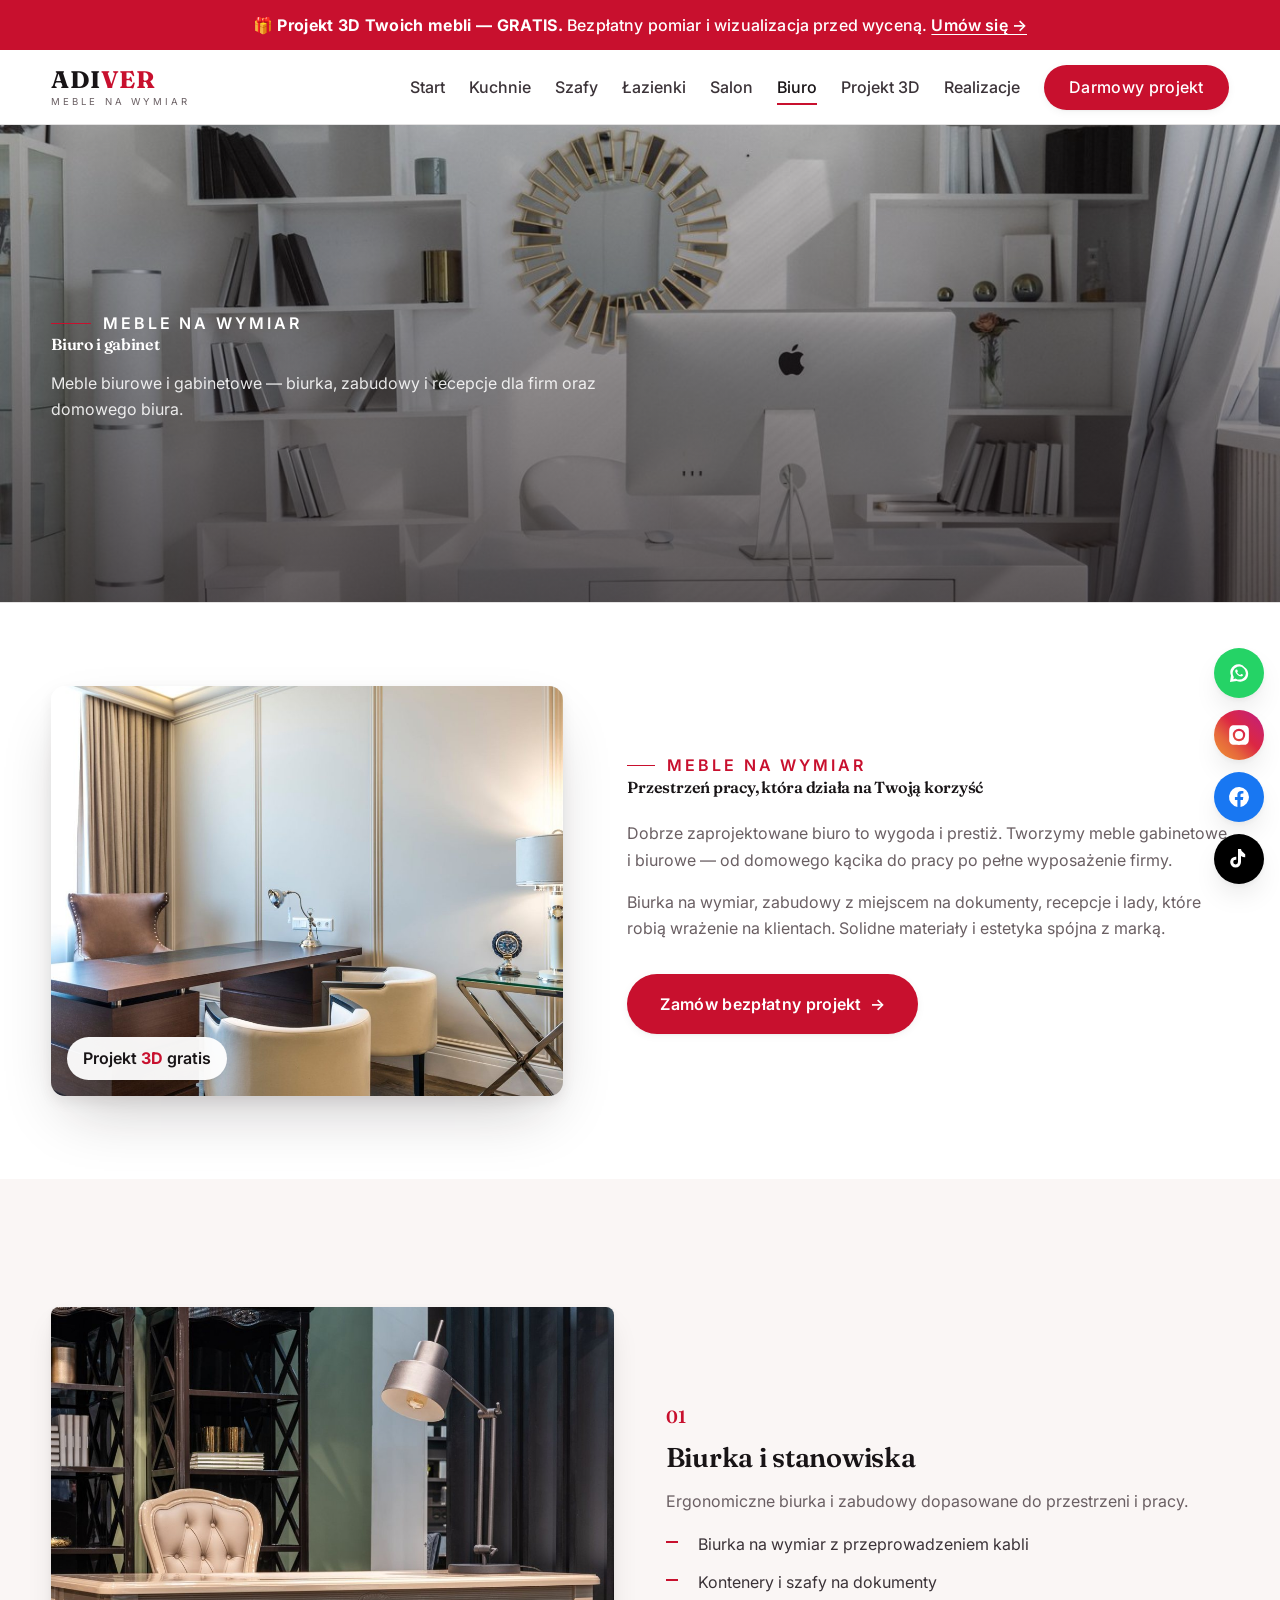
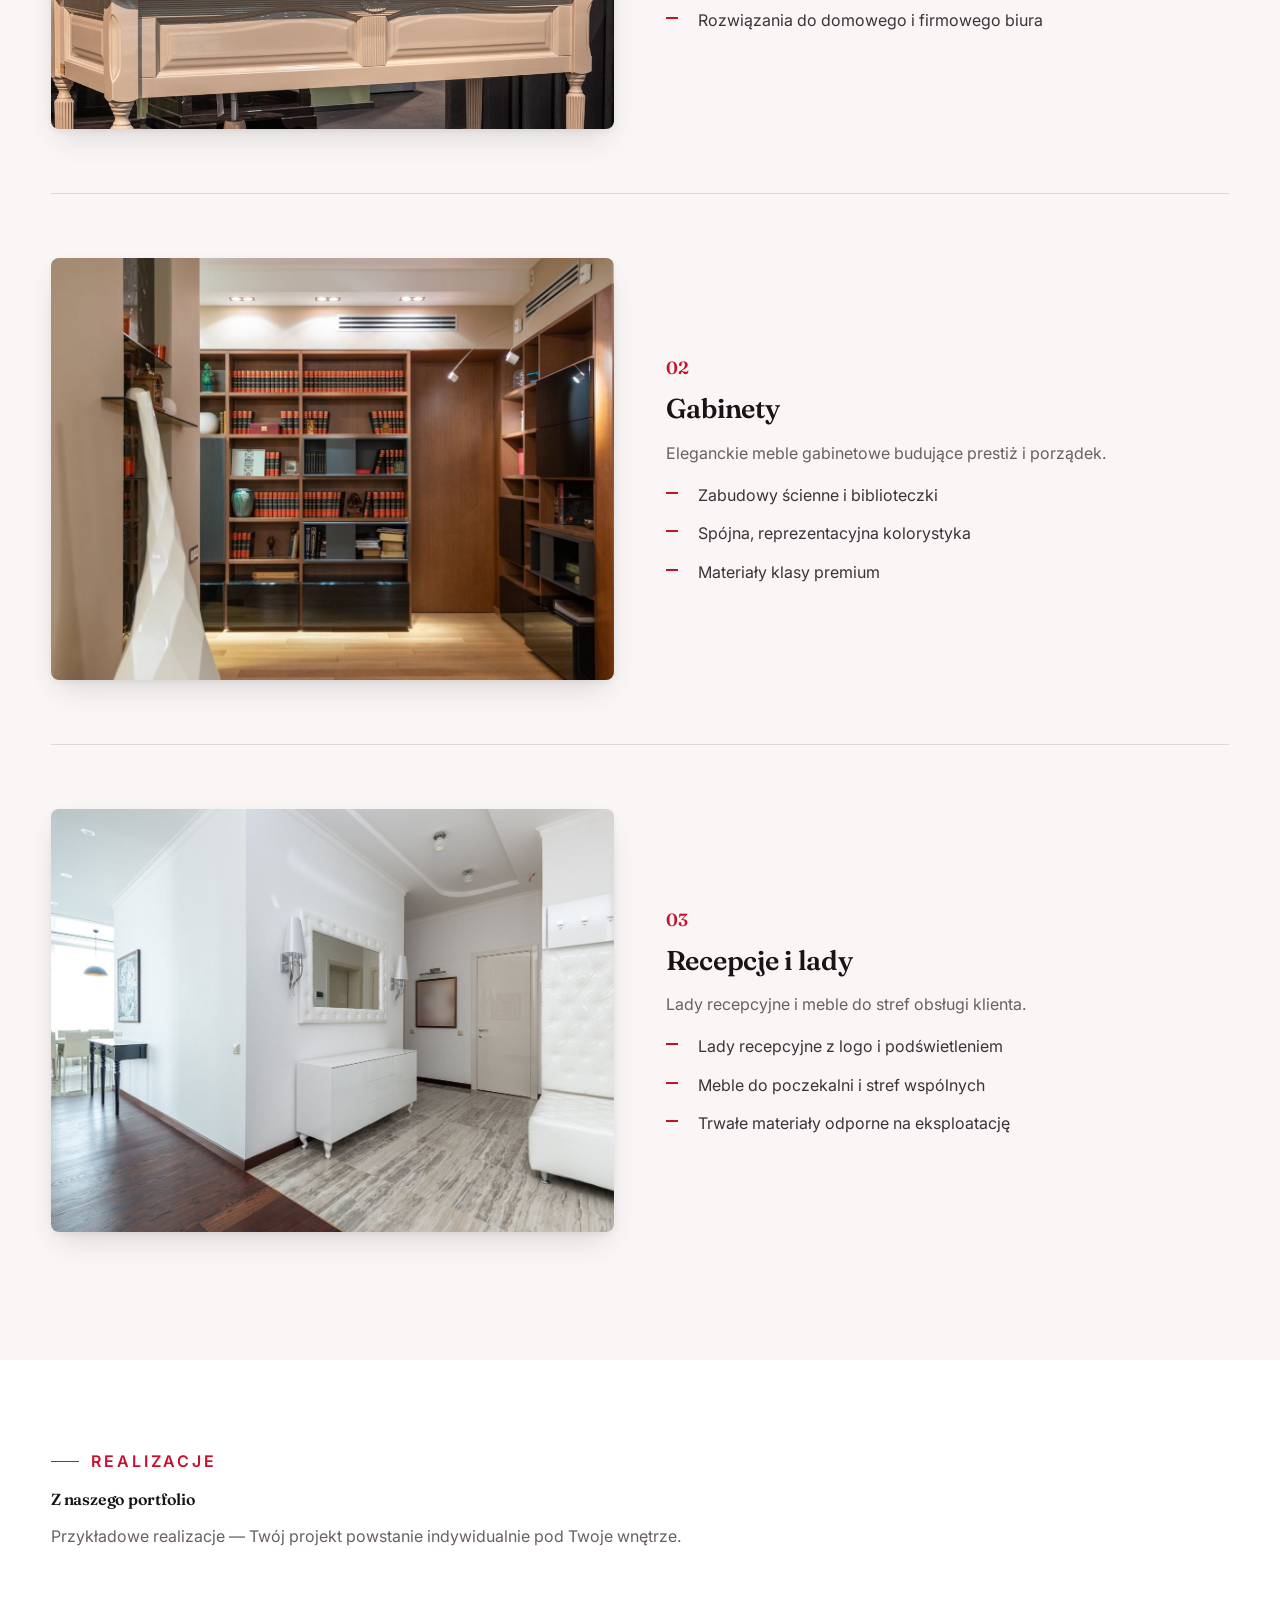
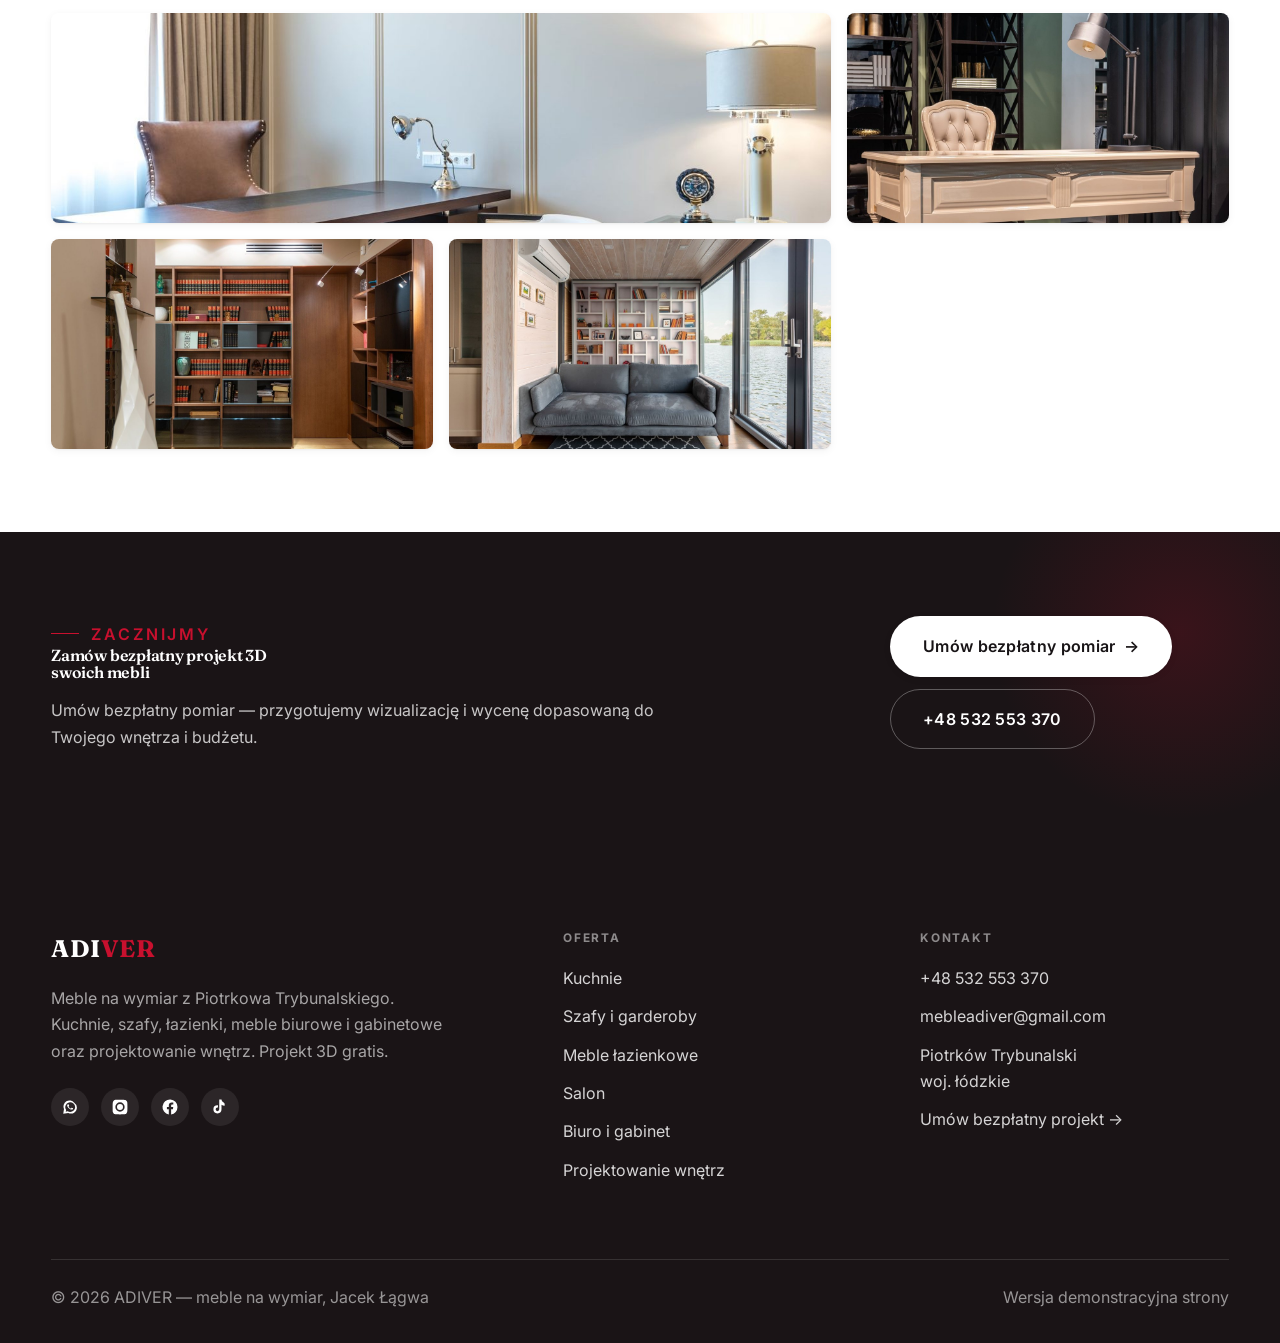
==== biuro.html @ 46fc0273 "ADIVER — premium wielostronicowe demo (meble na wymiar) Co-Authored-By: Claude Opus 4.8 <noreply@ant" ====
<!DOCTYPE html>
<html lang="pl">
<head>
<meta charset="UTF-8">
<meta name="viewport" content="width=device-width, initial-scale=1.0">
<title>Meble biurowe i gabinetowe na wymiar — ADIVER</title>
<meta name="description" content="Biurka, zabudowy, gabinety i recepcje na wymiar dla firm i domu. Projekt 3D gratis. ADIVER, Piotrków Trybunalski.">
<link rel="preconnect" href="https://fonts.googleapis.com">
<link rel="preconnect" href="https://fonts.gstatic.com" crossorigin>
<link href="https://fonts.googleapis.com/css2?family=Fraunces:opsz,wght@9..144,400;9..144,500;9..144,600;9..144,700&family=Inter:wght@400;500;600;700&display=swap" rel="stylesheet">
<link rel="stylesheet" href="assets/styles.css?v=1">
</head>
<body>

<div class="promo">🎁 <strong>Projekt 3D Twoich mebli — GRATIS.</strong> Bezpłatny pomiar i wizualizacja przed wyceną. <a href="kontakt.html">Umów się →</a></div>

<header class="nav">
  <div class="wrap nav-inner">
    <a class="brand" href="index.html">
      <span class="name">ADI<b>VER</b></span>
      <span class="sub">Meble na wymiar</span>
    </a>
    <nav class="nav-links">
      <a href="index.html">Start</a>
      <a href="kuchnie.html">Kuchnie</a>
      <a href="szafy.html">Szafy</a>
      <a href="lazienki.html">Łazienki</a>
      <a href="salon.html">Salon</a>
      <a href="biuro.html" class="active">Biuro</a>
      <a href="projektowanie.html">Projekt 3D</a>
      <a href="realizacje.html">Realizacje</a>
      <a href="kontakt.html" class="btn btn-accent">Darmowy projekt</a>
    </nav>
    <button class="nav-toggle" aria-label="Menu"><span></span><span></span><span></span></button>
  </div>
</header>

<section class="pagehead">
  <img src="img/biuro.jpg" alt="Biuro i gabinet">
  <div class="wrap">
    <span class="eyebrow">Meble na wymiar</span>
    <h1>Biuro i gabinet</h1>
    <p>Meble biurowe i gabinetowe — biurka, zabudowy i recepcje dla firm oraz domowego biura.</p>
  </div>
</section>

<section>
  <div class="wrap split">
    <div class="split-art reveal"><img src="img/biuro-1.jpg" alt="Biuro i gabinet"><div class="tag">Projekt <b>3D</b> gratis</div></div>
    <div class="split-copy reveal">
      <span class="eyebrow">Meble na wymiar</span>
      <h2>Przestrzeń pracy, która działa na Twoją korzyść</h2>
      <p class="muted">Dobrze zaprojektowane biuro to wygoda i prestiż. Tworzymy meble gabinetowe i biurowe — od domowego kącika do pracy po pełne wyposażenie firmy.</p><p class="muted">Biurka na wymiar, zabudowy z miejscem na dokumenty, recepcje i lady, które robią wrażenie na klientach. Solidne materiały i estetyka spójna z marką.</p>
      <a href="kontakt.html" class="btn btn-accent">Zamów bezpłatny projekt <span class="arr">→</span></a>
    </div>
  </div>
</section>

<section class="trust" style="padding-block:clamp(40px,5vw,72px)">
  <div class="wrap">
      <div class="svc-row">
        <div class="svc-row-art reveal"><img src="img/biuro-2.jpg" alt="Biurka i stanowiska"></div>
        <div class="reveal">
          <span class="num">01</span>
          <h3>Biurka i stanowiska</h3>
          <p class="muted">Ergonomiczne biurka i zabudowy dopasowane do przestrzeni i pracy.</p>
          <ul><li>Biurka na wymiar z przeprowadzeniem kabli</li><li>Kontenery i szafy na dokumenty</li><li>Rozwiązania do domowego i firmowego biura</li></ul>
        </div>
      </div>
      <div class="svc-row rev">
        <div class="svc-row-art reveal"><img src="img/biuro-3.jpg" alt="Gabinety"></div>
        <div class="reveal">
          <span class="num">02</span>
          <h3>Gabinety</h3>
          <p class="muted">Eleganckie meble gabinetowe budujące prestiż i porządek.</p>
          <ul><li>Zabudowy ścienne i biblioteczki</li><li>Spójna, reprezentacyjna kolorystyka</li><li>Materiały klasy premium</li></ul>
        </div>
      </div>
      <div class="svc-row">
        <div class="svc-row-art reveal"><img src="img/about.jpg" alt="Recepcje i lady"></div>
        <div class="reveal">
          <span class="num">03</span>
          <h3>Recepcje i lady</h3>
          <p class="muted">Lady recepcyjne i meble do stref obsługi klienta.</p>
          <ul><li>Lady recepcyjne z logo i podświetleniem</li><li>Meble do poczekalni i stref wspólnych</li><li>Trwałe materiały odporne na eksploatację</li></ul>
        </div>
      </div>
  </div>
</section>

<section>
  <div class="wrap">
    <div class="head reveal">
      <span class="eyebrow">Realizacje</span>
      <h2>Z naszego portfolio</h2>
      <p>Przykładowe realizacje — Twój projekt powstanie indywidualnie pod Twoje wnętrze.</p>
    </div>
    <div class="gallery">
      <div class="tile t-two3 reveal"><img src="img/biuro-1.jpg" alt="Domowe biuro"><div class="cap">Domowe biuro<small>Biurko na wymiar</small></div></div>
      <div class="tile t-third reveal"><img src="img/biuro-2.jpg" alt="Gabinet"><div class="cap">Gabinet<small>Zabudowa ścienna</small></div></div>
      <div class="tile t-third reveal"><img src="img/biuro-3.jpg" alt="Biblioteczka gabinetowa"><div class="cap">Biblioteczka gabinetowa<small>Meble premium</small></div></div>
      <div class="tile t-third reveal"><img src="img/salon-3.jpg" alt="Strefa pracy"><div class="cap">Strefa pracy<small>Regał na wymiar</small></div></div>
    </div>
  </div>
</section>

<section class="cta">
  <div class="wrap">
    <div class="reveal">
      <span class="eyebrow">Zacznijmy</span>
      <h2>Zamów bezpłatny projekt 3D swoich mebli</h2>
      <p>Umów bezpłatny pomiar — przygotujemy wizualizację i wycenę dopasowaną do Twojego wnętrza i budżetu.</p>
    </div>
    <div class="cta-actions reveal">
      <a href="kontakt.html" class="btn btn-light">Umów bezpłatny pomiar <span class="arr">→</span></a>
      <a href="tel:+48532553370" class="btn btn-ghost" style="color:#fff;border-color:rgba(255,255,255,.3)">+48 532 553 370</a>
    </div>
  </div>
</section>

<footer>
  <div class="wrap">
    <div class="foot-grid">
      <div class="foot-brand">
        <div class="name">ADI<b>VER</b></div>
        <p>Meble na wymiar z Piotrkowa Trybunalskiego. Kuchnie, szafy, łazienki, meble biurowe i gabinetowe oraz projektowanie wnętrz. Projekt 3D gratis.</p>
        <div class="foot-social">
          <a href="https://wa.me/48532553370" target="_blank" rel="noopener" aria-label="WhatsApp"><svg viewBox="0 0 24 24" fill="currentColor"><path d="M17.6 6.3A8 8 0 004 14.5L3 21l6.7-1a8 8 0 0011.5-7.2 8 8 0 00-3.6-6.5zm-5.5 12.3c-1.1 0-2.2-.3-3.2-.9l-.2-.1-2.4.6.6-2.3-.2-.2a6.6 6.6 0 1112.2-3.5 6.6 6.6 0 01-6.6 6.4zm3.6-4.9c-.2-.1-1.2-.6-1.4-.6-.2-.1-.3-.1-.4.1l-.6.7c-.1.1-.2.2-.4.1a5.4 5.4 0 01-1.6-1 6 6 0 01-1.1-1.4c-.1-.2 0-.3.1-.4l.3-.4.2-.3v-.4l-.6-1.4c-.2-.4-.3-.3-.4-.3h-.4c-.1 0-.4 0-.5.2a2 2 0 00-.7 1.5c0 .9.7 1.8.8 1.9.1.2 1.4 2.1 3.3 2.9.5.2.8.3 1.1.4.5.1.9.1 1.2.1.4-.1 1.2-.5 1.3-.9.2-.5.2-.9.1-1l-.3-.2z"/></svg></a>
          <a href="https://www.instagram.com/meble_adiver/" target="_blank" rel="noopener" aria-label="Instagram"><svg viewBox="0 0 24 24" fill="currentColor"><path d="M12 2.2c3.2 0 3.6 0 4.9.1 1.2.1 1.8.3 2.2.4.5.2 1 .5 1.4.9.4.4.7.8.9 1.4.2.4.4 1 .4 2.2.1 1.3.1 1.6.1 4.8s0 3.6-.1 4.9c-.1 1.2-.3 1.8-.4 2.2-.2.5-.5 1-.9 1.4-.4.4-.8.7-1.4.9-.4.2-1 .4-2.2.4-1.3.1-1.6.1-4.9.1s-3.6 0-4.9-.1c-1.2-.1-1.8-.3-2.2-.4a3.8 3.8 0 01-1.4-.9 3.8 3.8 0 01-.9-1.4c-.2-.4-.4-1-.4-2.2C2.2 15.6 2.2 15.2 2.2 12s0-3.6.1-4.9c.1-1.2.3-1.8.4-2.2.2-.5.5-1 .9-1.4.4-.4.8-.7 1.4-.9.4-.2 1-.4 2.2-.4C8.4 2.2 8.8 2.2 12 2.2zm0 3.6a6.2 6.2 0 100 12.4 6.2 6.2 0 000-12.4zm0 10.2a4 4 0 110-8 4 4 0 010 8zm6.4-10.4a1.4 1.4 0 11-2.9 0 1.4 1.4 0 012.9 0z"/></svg></a>
          <a href="https://www.facebook.com/p/AdiVer-100063644674765/" target="_blank" rel="noopener" aria-label="Facebook"><svg viewBox="0 0 24 24" fill="currentColor"><path d="M22 12a10 10 0 10-11.6 9.9v-7H7.9V12h2.5V9.8c0-2.5 1.5-3.9 3.8-3.9 1.1 0 2.2.2 2.2.2v2.5h-1.3c-1.2 0-1.6.8-1.6 1.6V12h2.8l-.4 2.9h-2.4v7A10 10 0 0022 12z"/></svg></a>
          <a href="https://www.tiktok.com/@meble_adiver" target="_blank" rel="noopener" aria-label="TikTok"><svg viewBox="0 0 24 24" fill="currentColor"><path d="M16.6 5.8a4.3 4.3 0 01-2.6-3.8h-3v13.1a2.4 2.4 0 11-2.4-2.4c.2 0 .5 0 .7.1v-3a5.4 5.4 0 00-.7-.1 5.4 5.4 0 105.4 5.4V9a7.2 7.2 0 004.2 1.3v-3a4.3 4.3 0 01-1.6-1.5z"/></svg></a>
        </div>
      </div>
      <div class="foot-col">
        <h4>Oferta</h4>
        <a href="kuchnie.html">Kuchnie</a>
        <a href="szafy.html">Szafy i garderoby</a>
        <a href="lazienki.html">Meble łazienkowe</a>
        <a href="salon.html">Salon</a>
        <a href="biuro.html">Biuro i gabinet</a>
        <a href="projektowanie.html">Projektowanie wnętrz</a>
      </div>
      <div class="foot-col">
        <h4>Kontakt</h4>
        <a href="tel:+48532553370">+48 532 553 370</a>
        <a href="mailto:mebleadiver@gmail.com">mebleadiver@gmail.com</a>
        <p>Piotrków Trybunalski<br>woj. łódzkie</p>
        <a href="kontakt.html">Umów bezpłatny projekt →</a>
      </div>
    </div>
    <div class="foot-bot">
      <span>© 2026 ADIVER — meble na wymiar, Jacek Łągwa</span>
      <span>Wersja demonstracyjna strony</span>
    </div>
  </div>
</footer>

<div class="social-float">
  <a class="sf-wa" href="https://wa.me/48532553370" target="_blank" rel="noopener" aria-label="WhatsApp"><span class="tip">Napisz na WhatsApp</span><svg viewBox="0 0 24 24" fill="currentColor"><path d="M17.6 6.3A8 8 0 004 14.5L3 21l6.7-1a8 8 0 0011.5-7.2 8 8 0 00-3.6-6.5zm-5.5 12.3c-1.1 0-2.2-.3-3.2-.9l-.2-.1-2.4.6.6-2.3-.2-.2a6.6 6.6 0 1112.2-3.5 6.6 6.6 0 01-6.6 6.4zm3.6-4.9c-.2-.1-1.2-.6-1.4-.6-.2-.1-.3-.1-.4.1l-.6.7c-.1.1-.2.2-.4.1a5.4 5.4 0 01-1.6-1 6 6 0 01-1.1-1.4c-.1-.2 0-.3.1-.4l.3-.4.2-.3v-.4l-.6-1.4c-.2-.4-.3-.3-.4-.3h-.4c-.1 0-.4 0-.5.2a2 2 0 00-.7 1.5c0 .9.7 1.8.8 1.9.1.2 1.4 2.1 3.3 2.9.5.2.8.3 1.1.4.5.1.9.1 1.2.1.4-.1 1.2-.5 1.3-.9.2-.5.2-.9.1-1l-.3-.2z"/></svg></a>
  <a class="sf-ig" href="https://www.instagram.com/meble_adiver/" target="_blank" rel="noopener" aria-label="Instagram"><span class="tip">Instagram</span><svg viewBox="0 0 24 24" fill="currentColor"><path d="M12 2.2c3.2 0 3.6 0 4.9.1 1.2.1 1.8.3 2.2.4.5.2 1 .5 1.4.9.4.4.7.8.9 1.4.2.4.4 1 .4 2.2.1 1.3.1 1.6.1 4.8s0 3.6-.1 4.9c-.1 1.2-.3 1.8-.4 2.2-.2.5-.5 1-.9 1.4-.4.4-.8.7-1.4.9-.4.2-1 .4-2.2.4-1.3.1-1.6.1-4.9.1s-3.6 0-4.9-.1c-1.2-.1-1.8-.3-2.2-.4a3.8 3.8 0 01-1.4-.9 3.8 3.8 0 01-.9-1.4c-.2-.4-.4-1-.4-2.2C2.2 15.6 2.2 15.2 2.2 12s0-3.6.1-4.9c.1-1.2.3-1.8.4-2.2.2-.5.5-1 .9-1.4.4-.4.8-.7 1.4-.9.4-.2 1-.4 2.2-.4C8.4 2.2 8.8 2.2 12 2.2zm0 3.6a6.2 6.2 0 100 12.4 6.2 6.2 0 000-12.4zm0 10.2a4 4 0 110-8 4 4 0 010 8zm6.4-10.4a1.4 1.4 0 11-2.9 0 1.4 1.4 0 012.9 0z"/></svg></a>
  <a class="sf-fb" href="https://www.facebook.com/p/AdiVer-100063644674765/" target="_blank" rel="noopener" aria-label="Facebook"><span class="tip">Facebook</span><svg viewBox="0 0 24 24" fill="currentColor"><path d="M22 12a10 10 0 10-11.6 9.9v-7H7.9V12h2.5V9.8c0-2.5 1.5-3.9 3.8-3.9 1.1 0 2.2.2 2.2.2v2.5h-1.3c-1.2 0-1.6.8-1.6 1.6V12h2.8l-.4 2.9h-2.4v7A10 10 0 0022 12z"/></svg></a>
  <a class="sf-tt" href="https://www.tiktok.com/@meble_adiver" target="_blank" rel="noopener" aria-label="TikTok"><span class="tip">TikTok</span><svg viewBox="0 0 24 24" fill="currentColor"><path d="M16.6 5.8a4.3 4.3 0 01-2.6-3.8h-3v13.1a2.4 2.4 0 11-2.4-2.4c.2 0 .5 0 .7.1v-3a5.4 5.4 0 00-.7-.1 5.4 5.4 0 105.4 5.4V9a7.2 7.2 0 004.2 1.3v-3a4.3 4.3 0 01-1.6-1.5z"/></svg></a>
</div>

<script src="assets/main.js?v=1"></script>
</body>
</html>
---- assets/styles.css ----
/* ============================================================
   ADIVER — meble na wymiar | premium, biało-czerwone
   Elegancka czerwień jako akcent, dużo bieli i przestrzeni.
   Display: Fraunces (serif, wnętrzarski luksus) · Body: Inter
   Projekt strony: Krzysztof Brzeziński
   ============================================================ */

:root{
  /* PALETA — biel + szlachetna czerwień */
  --paper:#FFFFFF;            /* główne tło */
  --paper-2:#FAF6F5;          /* sekcje alternatywne (ciepła biel z nutą czerwieni) */
  --paper-3:#F2EBEA;          /* delikatne wypełnienia */
  --ink:#181416;             /* tekst główny — ciepły grafit */
  --ink-soft:#3B3338;         /* nagłówki drugorzędne */
  --muted:#6A5F63;            /* tekst poboczny */
  --line:rgba(24,20,22,.12);  /* hairline */
  --accent:#C8102E;           /* szlachetna czerwień — jedyny akcent */
  --accent-d:#9E0C24;         /* czerwień hover/głębsza */
  --accent-soft:rgba(200,16,46,.08);
  --dark:#1A1416;             /* sekcje ciemne (stopka/CTA) — ciepły, prawie czarny */

  --space-1:4px; --space-2:8px; --space-3:12px; --space-4:16px; --space-5:24px;
  --space-6:32px; --space-7:48px; --space-8:64px; --space-9:96px; --space-10:128px;

  --text-sm:clamp(.82rem,.8rem+.1vw,.9rem);
  --text-base:clamp(1rem,.97rem+.15vw,1.1rem);
  --text-lg:clamp(1.12rem,1.05rem+.3vw,1.32rem);
  --text-h3:clamp(1.25rem,1.1rem+.55vw,1.6rem);
  --text-h2:clamp(2rem,1.5rem+2.1vw,3rem);
  --text-h1:clamp(2.7rem,1.9rem+3.9vw,4.8rem);

  --r-sm:4px; --r-md:8px; --r-lg:14px; --r-pill:999px;

  --ease:cubic-bezier(.25,.46,.45,.94); --dur:.24s;

  --sh-sm:0 1px 2px rgba(24,16,18,.04), 0 2px 8px rgba(24,16,18,.05);
  --sh-md:0 2px 6px rgba(24,16,18,.05), 0 14px 30px -8px rgba(24,16,18,.14);
  --sh-lg:0 6px 14px rgba(24,16,18,.07), 0 28px 60px -18px rgba(24,16,18,.24);

  --hairline:1px solid var(--line);

  --font-display:"Fraunces","Georgia",serif;
  --font-body:"Inter","Helvetica Neue",Arial,sans-serif;
}

*{box-sizing:border-box;margin:0;padding:0}
html{scroll-behavior:smooth}
body{
  font-family:var(--font-body);
  font-size:var(--text-base);
  line-height:1.65;
  color:var(--ink);
  background:var(--paper);
  -webkit-font-smoothing:antialiased;
  text-rendering:optimizeLegibility;
}
img{max-width:100%;display:block}
a{color:inherit;text-decoration:none}

.wrap{width:min(92%,1200px);margin-inline:auto}
section{padding-block:clamp(54px,6.5vw,98px)}

h1,h2,h3{font-family:var(--font-display);font-weight:600;line-height:1.08;letter-spacing:-.01em;color:var(--ink)}
h1{font-size:var(--text-h1);letter-spacing:-.02em}
h2{font-size:var(--text-h2);letter-spacing:-.015em}
h3{font-size:var(--text-h3)}
p{max-width:65ch}

.eyebrow{
  font-family:var(--font-body);
  font-size:var(--text-sm);
  font-weight:600;
  letter-spacing:.18em;
  text-transform:uppercase;
  color:var(--accent);
  display:inline-flex;align-items:center;gap:var(--space-3);
}
.eyebrow::before{content:"";width:28px;height:1px;background:var(--accent);display:inline-block}

.muted{color:var(--muted)}
.lead{font-size:var(--text-lg);line-height:1.55;color:var(--ink-soft);max-width:52ch}
.accent-text{color:var(--accent)}

/* ---------- PROMO BAR (projekt gratis) ---------- */
.promo{background:var(--accent);color:#fff;text-align:center;font-size:var(--text-sm);font-weight:500;
  padding:var(--space-3) var(--space-4);letter-spacing:.01em}
.promo strong{font-weight:700;letter-spacing:.02em}
.promo a{text-decoration:underline;text-underline-offset:3px;font-weight:600}
.promo a:hover{color:rgba(255,255,255,.85)}

/* ---------- BUTTONS ---------- */
.btn{
  display:inline-flex;align-items:center;gap:var(--space-2);
  font-family:var(--font-body);font-weight:600;font-size:var(--text-sm);letter-spacing:.02em;
  padding:var(--space-4) var(--space-6);
  border-radius:var(--r-pill);
  transition:transform var(--dur) var(--ease),box-shadow var(--dur) var(--ease),background var(--dur) var(--ease),border-color var(--dur) var(--ease);
  cursor:pointer;border:1px solid transparent;
}
.btn-accent{background:var(--accent);color:#fff;box-shadow:var(--sh-sm)}
.btn-accent:hover{background:var(--accent-d);transform:translateY(-2px);box-shadow:var(--sh-md)}
.btn-accent:active{transform:translateY(0);box-shadow:var(--sh-sm)}
.btn-ghost{background:transparent;color:var(--ink);border-color:var(--line)}
.btn-ghost:hover{border-color:var(--accent);color:var(--accent);transform:translateY(-2px)}
.btn-light{background:#fff;color:var(--ink);box-shadow:var(--sh-sm)}
.btn-light:hover{transform:translateY(-2px);box-shadow:var(--sh-md)}
.btn .arr{transition:transform var(--dur) var(--ease)}
.btn:hover .arr{transform:translateX(4px)}

/* ---------- NAV ---------- */
.nav{
  position:sticky;top:0;z-index:50;
  background:color-mix(in srgb,var(--paper) 90%,transparent);
  backdrop-filter:saturate(140%) blur(10px);
  border-bottom:var(--hairline);
}
.nav-inner{display:flex;align-items:center;justify-content:space-between;height:74px}
.brand{display:flex;flex-direction:column;line-height:1}
.brand .name{font-family:var(--font-display);font-weight:700;font-size:1.5rem;letter-spacing:.02em}
.brand .name b{color:var(--accent);font-weight:700}
.brand .sub{font-family:var(--font-body);font-size:.6rem;letter-spacing:.32em;text-transform:uppercase;color:var(--muted);margin-top:5px}
.nav-links{display:flex;align-items:center;gap:var(--space-5)}
.nav-links a{font-size:var(--text-sm);font-weight:500;color:var(--ink-soft);position:relative;padding-block:4px;transition:color var(--dur) var(--ease)}
.nav-links a::after{content:"";position:absolute;left:0;bottom:0;width:0;height:1.5px;background:var(--accent);transition:width var(--dur) var(--ease)}
.nav-links a:hover,.nav-links a.active{color:var(--ink)}
.nav-links a:hover::after,.nav-links a.active::after{width:100%}
.nav-links .btn{padding:var(--space-2) var(--space-5)}
.nav-links a.btn-accent{color:#fff}
.nav-links a.btn-ghost,.nav-links a.btn-light{color:var(--ink)}
.nav-links a.btn::after{display:none}
.nav-toggle{display:none;background:none;border:none;cursor:pointer;flex-direction:column;gap:5px;padding:8px}
.nav-toggle span{width:24px;height:2px;background:var(--ink);transition:var(--dur)}

/* ---------- HERO kinowy (strona główna) ---------- */
.hero-cine{position:relative;min-height:clamp(580px,84vh,860px);display:flex;align-items:center;overflow:hidden;border-bottom:var(--hairline)}
.hero-cine>img{position:absolute;inset:0;width:100%;height:100%;object-fit:cover;z-index:0}
.hero-cine::after{content:"";position:absolute;inset:0;z-index:1;
  background:linear-gradient(95deg,rgba(20,12,14,.84) 0%,rgba(20,12,14,.6) 34%,rgba(20,12,14,.2) 64%,rgba(20,12,14,.02) 100%)}
.hero-cine .wrap{position:relative;z-index:2;padding-block:var(--space-8)}
.hero-cine .hero-copy{max-width:680px}
.hero-cine .eyebrow{color:#fff;margin-bottom:var(--space-5)}
.hero-cine .eyebrow::before{background:var(--accent);width:40px}
.hero-cine h1{color:#fff;margin-bottom:var(--space-5)}
.hero-cine .lead{color:rgba(255,255,255,.92);max-width:50ch;margin-bottom:var(--space-7)}
.hero-cine .hero-actions{display:flex;flex-wrap:wrap;gap:var(--space-4)}
@media(max-width:680px){
  .hero-cine{min-height:clamp(540px,78vh,660px);align-items:flex-end}
  .hero-cine::after{background:linear-gradient(0deg,rgba(20,12,14,.9) 6%,rgba(20,12,14,.45) 55%,rgba(20,12,14,.2) 100%)}
  .hero-cine .wrap{padding-bottom:var(--space-9)}
}

/* ---------- PAGEHEAD (podstrony) ---------- */
.pagehead{position:relative;min-height:48vh;display:flex;align-items:flex-end;overflow:hidden;border-bottom:var(--hairline)}
.pagehead img{position:absolute;inset:0;width:100%;height:100%;object-fit:cover}
.pagehead::after{content:"";position:absolute;inset:0;background:linear-gradient(180deg,rgba(20,12,14,.2),rgba(20,12,14,.66))}
.pagehead .wrap{position:relative;z-index:2;padding-block:var(--space-9);color:#fff}
.pagehead h1{color:#fff;max-width:20ch}
.pagehead .eyebrow{color:#fff}
.pagehead .eyebrow::before{background:var(--accent);width:40px}
.pagehead p{color:rgba(255,255,255,.88);margin-top:var(--space-4);max-width:56ch;font-size:var(--text-lg)}

/* ---------- STRIP (liczby/fakty) ---------- */
.strip{background:var(--dark);color:#fff}
.strip .wrap{display:grid;grid-template-columns:repeat(4,1fr);gap:var(--space-6);padding-block:var(--space-8)}
.strip .item .k{font-family:var(--font-display);font-size:clamp(1.7rem,1.2rem+1.5vw,2.5rem);font-weight:600;letter-spacing:-.01em;color:#fff}
.strip .item .k b{color:var(--accent)}
.strip .item .v{font-size:var(--text-sm);color:rgba(255,255,255,.66);margin-top:var(--space-2);line-height:1.45}
.strip .item{border-left:2px solid var(--accent);padding-left:var(--space-5)}

/* ---------- SECTION HEAD ---------- */
.head{max-width:50rem;margin-bottom:var(--space-8)}
.head.center{margin-inline:auto;text-align:center}
.head .eyebrow{margin-bottom:var(--space-4)}
.head h2{margin-bottom:var(--space-4)}
.head p{color:var(--muted);font-size:var(--text-lg);line-height:1.55}
.head.center p{margin-inline:auto}

/* ---------- INTRO SPLIT ---------- */
.split{display:grid;grid-template-columns:.92fr 1.08fr;gap:clamp(28px,5vw,80px);align-items:center}
.split.rev{grid-template-columns:1.08fr .92fr}
.split.rev .split-art{order:-1}
.split-art{position:relative;aspect-ratio:5/4;border-radius:var(--r-lg);overflow:hidden;box-shadow:var(--sh-lg)}
.split-art img{width:100%;height:100%;object-fit:cover}
.split-art .tag{position:absolute;left:var(--space-4);bottom:var(--space-4);background:rgba(255,255,255,.95);
  padding:var(--space-2) var(--space-4);border-radius:var(--r-pill);font-size:var(--text-sm);font-weight:600;box-shadow:var(--sh-sm)}
.split-art .tag b{color:var(--accent)}
.split-copy h2{margin-bottom:var(--space-5)}
.split-copy p+p{margin-top:var(--space-4)}
.split-copy .btn{margin-top:var(--space-6)}

/* ---------- SERVICES (kafle) ---------- */
.svc-grid{display:grid;grid-template-columns:repeat(auto-fit,minmax(280px,1fr));gap:var(--space-5)}
.svc{background:#fff;border:var(--hairline);border-radius:var(--r-md);padding:var(--space-7) var(--space-6);
  transition:transform var(--dur) var(--ease),box-shadow var(--dur) var(--ease),border-color var(--dur) var(--ease);
  position:relative;overflow:hidden;display:flex;flex-direction:column}
.svc::before{content:"";position:absolute;left:0;top:0;width:3px;height:0;background:var(--accent);transition:height var(--dur) var(--ease)}
.svc:hover{transform:translateY(-4px);box-shadow:var(--sh-md);border-color:transparent}
.svc:hover::before{height:100%}
.svc .ic{font-family:var(--font-display);font-size:1.4rem;font-weight:600;color:var(--accent);margin-bottom:var(--space-4)}
.svc h3{margin-bottom:var(--space-3);font-size:1.3rem}
.svc p{color:var(--muted);font-size:var(--text-base);line-height:1.6;flex:1}
.svc .more{margin-top:var(--space-5);font-size:var(--text-sm);font-weight:600;color:var(--accent);display:inline-flex;gap:var(--space-2);align-items:center}
.svc:hover .more .arr{transform:translateX(4px)}
.svc .more .arr{transition:transform var(--dur) var(--ease)}

/* karta usługi ze zdjęciem (na stronie głównej / przeglądy) */
.cardimg{background:#fff;border:var(--hairline);border-radius:var(--r-md);overflow:hidden;display:flex;flex-direction:column;
  transition:transform var(--dur) var(--ease),box-shadow var(--dur) var(--ease)}
.cardimg:hover{transform:translateY(-4px);box-shadow:var(--sh-md)}
.cardimg .ph{aspect-ratio:4/3;overflow:hidden}
.cardimg .ph img{width:100%;height:100%;object-fit:cover;transition:transform .6s var(--ease)}
.cardimg:hover .ph img{transform:scale(1.05)}
.cardimg .bd{padding:var(--space-6);display:flex;flex-direction:column;flex:1}
.cardimg h3{font-size:1.28rem;margin-bottom:var(--space-3)}
.cardimg p{color:var(--muted);font-size:var(--text-base);line-height:1.55;flex:1}
.cardimg .more{margin-top:var(--space-5);font-size:var(--text-sm);font-weight:600;color:var(--accent);display:inline-flex;gap:var(--space-2);align-items:center}
.cardimg:hover .more .arr{transform:translateX(4px)}
.cardimg .more .arr{transition:transform var(--dur) var(--ease)}

/* duże wiersze usług (podstrony kategorii) */
.svc-row{display:grid;grid-template-columns:1fr 1fr;gap:clamp(24px,4vw,64px);align-items:center;padding-block:var(--space-8)}
.svc-row+.svc-row{border-top:var(--hairline)}
.svc-row.rev .svc-row-art{order:-1}
.svc-row-art{aspect-ratio:4/3;border-radius:var(--r-md);overflow:hidden;box-shadow:var(--sh-md)}
.svc-row-art img{width:100%;height:100%;object-fit:cover;transition:transform .6s var(--ease)}
.svc-row-art:hover img{transform:scale(1.04)}
.svc-row h3{font-size:1.7rem;margin-bottom:var(--space-4)}
.svc-row .num{font-family:var(--font-display);font-size:1.1rem;font-weight:600;color:var(--accent);display:block;margin-bottom:var(--space-3)}
.svc-row ul{list-style:none;margin-top:var(--space-4);display:flex;flex-direction:column;gap:var(--space-3)}
.svc-row li{position:relative;padding-left:var(--space-6);color:var(--ink-soft);font-size:var(--text-base)}
.svc-row li::before{content:"";position:absolute;left:0;top:.62em;width:12px;height:2px;background:var(--accent)}

/* ---------- GALLERY (realizacje) ---------- */
.gallery{display:grid;grid-template-columns:repeat(12,1fr);gap:var(--space-4);grid-auto-rows:210px}
.tile{position:relative;overflow:hidden;border-radius:var(--r-md);box-shadow:var(--sh-sm);
  transition:transform var(--dur) var(--ease),box-shadow var(--dur) var(--ease)}
.tile img{width:100%;height:100%;object-fit:cover;transition:transform .6s var(--ease)}
.tile:hover{box-shadow:var(--sh-md)}
.tile:hover img{transform:scale(1.05)}
.tile .cap{position:absolute;left:0;right:0;bottom:0;padding:var(--space-5) var(--space-4) var(--space-4);
  background:linear-gradient(transparent,rgba(20,12,14,.8));color:#fff;
  font-size:var(--text-sm);font-weight:600;letter-spacing:.01em;
  opacity:0;transform:translateY(8px);transition:var(--dur) var(--ease)}
.tile:hover .cap{opacity:1;transform:translateY(0)}
.tile .cap small{display:block;font-weight:400;opacity:.78;letter-spacing:.04em;text-transform:uppercase;font-size:.66rem;margin-top:3px;color:#fff}
.t-wide{grid-column:span 6}
.t-tall{grid-column:span 6;grid-row:span 2}
.t-std{grid-column:span 6}
.t-third{grid-column:span 4}
.t-two3{grid-column:span 8}

/* ---------- PROCES (jak pracujemy) ---------- */
.process{background:var(--paper-2)}
.steps{display:grid;grid-template-columns:repeat(auto-fit,minmax(180px,1fr));gap:var(--space-5);margin-top:var(--space-7);counter-reset:step}
.step{background:#fff;border-radius:var(--r-md);padding:var(--space-6);box-shadow:var(--sh-sm);position:relative;border-top:3px solid var(--accent)}
.step::before{counter-increment:step;content:"0" counter(step);font-family:var(--font-display);font-size:1.6rem;font-weight:600;color:var(--accent);display:block;margin-bottom:var(--space-3)}
.step h3{font-size:1.16rem;margin-bottom:var(--space-2)}
.step p{color:var(--muted);font-size:var(--text-sm);line-height:1.55}
.step.free::after{content:"GRATIS";position:absolute;top:var(--space-5);right:var(--space-5);background:var(--accent);color:#fff;font-size:.6rem;font-weight:700;letter-spacing:.12em;padding:3px 8px;border-radius:var(--r-pill)}

/* ---------- TRUST ---------- */
.trust{background:var(--paper-2)}
.trust-grid{display:grid;grid-template-columns:repeat(auto-fit,minmax(240px,1fr));gap:var(--space-5);margin-top:var(--space-7)}
.trust-card{background:#fff;border-radius:var(--r-md);padding:var(--space-7) var(--space-6);box-shadow:var(--sh-sm);border-top:3px solid var(--accent)}
.trust-card .big{font-family:var(--font-display);font-size:clamp(1.9rem,1.3rem+1.7vw,2.7rem);font-weight:600;letter-spacing:-.01em;color:var(--ink);line-height:1}
.trust-card h3{font-size:1.14rem;margin:var(--space-3) 0 var(--space-2)}
.trust-card p{color:var(--muted);font-size:var(--text-base);line-height:1.55}

/* ---------- OPINIE ---------- */
.reviews-grid{display:grid;grid-template-columns:repeat(auto-fit,minmax(300px,1fr));gap:var(--space-5);margin-top:var(--space-7)}
.review{background:#fff;border:var(--hairline);border-radius:var(--r-md);padding:var(--space-7) var(--space-6);position:relative}
.review .stars{color:var(--accent);letter-spacing:.15em;font-size:.95rem;margin-bottom:var(--space-4)}
.review p{font-size:var(--text-base);line-height:1.6;color:var(--ink-soft);font-style:italic}
.review .who{margin-top:var(--space-5);font-weight:600;font-size:var(--text-sm);color:var(--ink)}
.review .who span{display:block;font-weight:400;color:var(--muted);font-style:normal;margin-top:2px}

/* ---------- MARKI ---------- */
.brands{border-top:var(--hairline);border-bottom:var(--hairline);background:#fff}
.brands .wrap{display:flex;flex-wrap:wrap;align-items:center;justify-content:center;gap:clamp(24px,5vw,68px);padding-block:var(--space-7)}
.brands .b{font-family:var(--font-display);font-weight:600;font-size:clamp(1.1rem,.9rem+.8vw,1.55rem);color:var(--muted);letter-spacing:.02em;opacity:.75;transition:opacity var(--dur),color var(--dur)}
.brands .b:hover{opacity:1;color:var(--ink)}

/* ---------- CTA band ---------- */
.cta{background:var(--dark);color:#fff;position:relative;overflow:hidden}
.cta .wrap{display:grid;grid-template-columns:1.4fr .6fr;gap:var(--space-7);align-items:center;position:relative;z-index:2}
.cta h2{color:#fff;max-width:22ch}
.cta p{color:rgba(255,255,255,.76);margin-top:var(--space-4)}
.cta-actions{display:flex;flex-direction:column;gap:var(--space-3);align-items:flex-start}
.cta::before{content:"";position:absolute;right:-90px;top:-90px;width:380px;height:380px;border-radius:50%;
  background:radial-gradient(circle,rgba(200,16,46,.18),transparent 70%)}

/* ---------- CONTACT ---------- */
.contact-grid{display:grid;grid-template-columns:.85fr 1.15fr;gap:clamp(28px,4vw,56px);align-items:start}
.info-list{display:flex;flex-direction:column;gap:var(--space-2)}
.info-row{display:flex;gap:var(--space-4);align-items:flex-start;padding-block:var(--space-4);border-bottom:var(--hairline)}
.info-row .ic{flex:none;width:44px;height:44px;display:grid;place-items:center;border-radius:50%;
  background:var(--accent-soft);color:var(--accent)}
.info-row .ic svg{width:20px;height:20px}
.info-row .lbl{font-size:.72rem;letter-spacing:.14em;text-transform:uppercase;color:var(--muted)}
.info-row .val{font-weight:600;font-size:var(--text-base);margin-top:2px}
.info-row a.val:hover{color:var(--accent)}
.map{border:none;border-radius:var(--r-lg);box-shadow:var(--sh-md);width:100%;height:100%;min-height:380px;filter:grayscale(.15) contrast(1.02)}
.form{background:#fff;border:var(--hairline);border-radius:var(--r-lg);padding:clamp(24px,3vw,40px);box-shadow:var(--sh-sm)}
.form .fld{margin-bottom:var(--space-5)}
.form label{display:block;font-size:var(--text-sm);font-weight:600;margin-bottom:var(--space-2)}
.form input,.form textarea,.form select{width:100%;font-family:inherit;font-size:var(--text-base);color:var(--ink);
  padding:var(--space-4);border:var(--hairline);border-radius:var(--r-sm);background:var(--paper);transition:border-color var(--dur)}
.form input:focus,.form textarea:focus,.form select:focus{outline:none;border-color:var(--accent);background:#fff}
.form textarea{resize:vertical;min-height:120px}
.form .note{font-size:var(--text-sm);color:var(--muted);margin-top:var(--space-3)}

/* ---------- FLOATING DYMKI SOCIAL ---------- */
.social-float{position:fixed;right:16px;bottom:16px;z-index:60;display:flex;flex-direction:column;gap:var(--space-3)}
.social-float a{width:50px;height:50px;border-radius:50%;display:grid;place-items:center;color:#fff;
  box-shadow:var(--sh-md);transition:transform var(--dur) var(--ease),box-shadow var(--dur) var(--ease);position:relative}
.social-float a svg{width:24px;height:24px}
.social-float a:hover{transform:translateY(-3px) scale(1.06);box-shadow:var(--sh-lg)}
.social-float a .tip{position:absolute;right:60px;top:50%;transform:translateY(-50%);white-space:nowrap;
  background:var(--dark);color:#fff;font-size:.74rem;font-weight:600;padding:5px 10px;border-radius:var(--r-sm);
  opacity:0;pointer-events:none;transition:opacity var(--dur)}
.social-float a:hover .tip{opacity:1}
.sf-wa{background:#25D366}
.sf-ig{background:linear-gradient(45deg,#f09433,#e6683c 30%,#dc2743 55%,#cc2366 80%,#bc1888)}
.sf-fb{background:#1877F2}
.sf-tt{background:#000}
@media(max-width:680px){
  .social-float{right:12px;bottom:12px;gap:var(--space-2)}
  .social-float a{width:44px;height:44px}
  .social-float a svg{width:21px;height:21px}
  .social-float a .tip{display:none}
}

/* ---------- FOOTER ---------- */
footer{background:var(--dark);color:#fff;padding-block:var(--space-9) var(--space-6)}
.foot-grid{display:grid;grid-template-columns:1.5fr 1fr 1fr;gap:var(--space-7);margin-bottom:var(--space-8)}
.foot-brand .name{font-family:var(--font-display);font-weight:700;font-size:1.5rem;letter-spacing:.02em}
.foot-brand .name b{color:var(--accent)}
.foot-brand p{color:rgba(255,255,255,.62);margin-top:var(--space-4);font-size:var(--text-base);max-width:40ch}
.foot-social{display:flex;gap:var(--space-3);margin-top:var(--space-5)}
.foot-social a{width:38px;height:38px;border-radius:50%;display:grid;place-items:center;background:rgba(255,255,255,.08);transition:background var(--dur)}
.foot-social a svg{width:18px;height:18px}
.foot-social a:hover{background:var(--accent)}
.foot-col h4{font-size:.74rem;letter-spacing:.16em;text-transform:uppercase;color:rgba(255,255,255,.5);margin-bottom:var(--space-4)}
.foot-col a,.foot-col p{display:block;color:rgba(255,255,255,.82);font-size:var(--text-base);margin-bottom:var(--space-3)}
.foot-col a:hover{color:#fff}
.foot-bot{border-top:1px solid rgba(255,255,255,.12);padding-top:var(--space-5);display:flex;justify-content:space-between;flex-wrap:wrap;gap:var(--space-3);
  font-size:var(--text-sm);color:rgba(255,255,255,.55)}
.foot-bot a:hover{color:#fff}

/* ---------- REVEAL ---------- */
.reveal{opacity:0;transform:translateY(22px);transition:opacity .6s var(--ease),transform .6s var(--ease)}
.reveal.in{opacity:1;transform:none}

/* ---------- RESPONSIVE ---------- */
@media(max-width:1040px){
  .nav-links{position:fixed;inset:74px 0 auto 0;background:var(--paper);flex-direction:column;align-items:stretch;
    gap:0;padding:var(--space-4) 6%;border-bottom:var(--hairline);box-shadow:var(--sh-md);
    transform:translateY(-130%);transition:transform var(--dur) var(--ease)}
  .nav-links.open{transform:translateY(0)}
  .nav-links a{padding-block:var(--space-4);border-bottom:var(--hairline)}
  .nav-links a::after{display:none}
  .nav-links .btn{margin-top:var(--space-3);justify-content:center;border-radius:var(--r-sm)}
  .nav-toggle{display:flex}
}
@media(max-width:920px){
  .split,.split.rev,.svc-row,.svc-row.rev,.cta .wrap,.contact-grid,.foot-grid{grid-template-columns:1fr}
  .split.rev .split-art,.svc-row.rev .svc-row-art{order:0}
  .strip .wrap{grid-template-columns:repeat(2,1fr);gap:var(--space-7)}
  .gallery{grid-auto-rows:180px}
  .t-wide,.t-tall,.t-std,.t-third,.t-two3{grid-column:span 6}
  .t-tall{grid-row:span 1}
  .cta-actions{flex-direction:row;flex-wrap:wrap}
}
@media(max-width:680px){
  .strip .wrap{grid-template-columns:1fr}
  .gallery{grid-template-columns:repeat(6,1fr)}
}
@media(prefers-reduced-motion:reduce){
  *{animation-duration:.01ms!important;transition:none!important}
  .reveal{opacity:1!important;transform:none!important}
  html{scroll-behavior:auto}
}
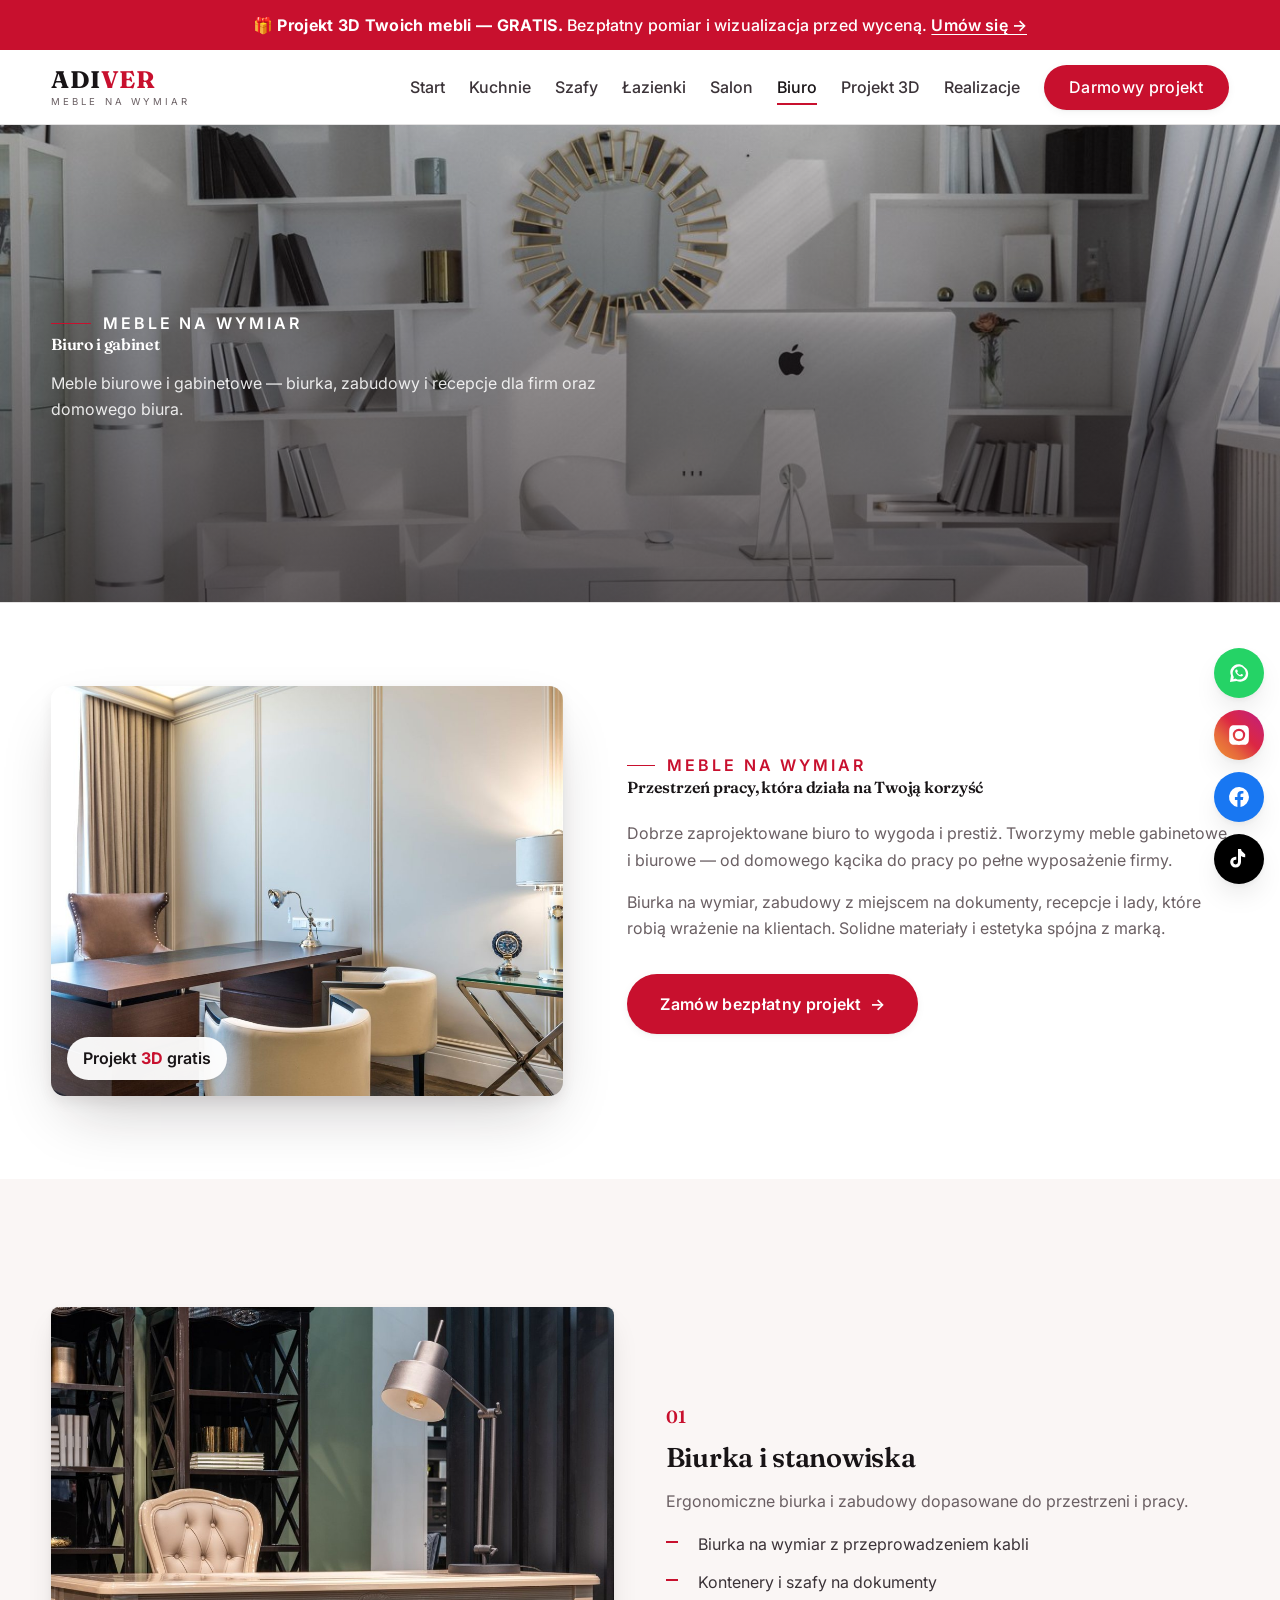
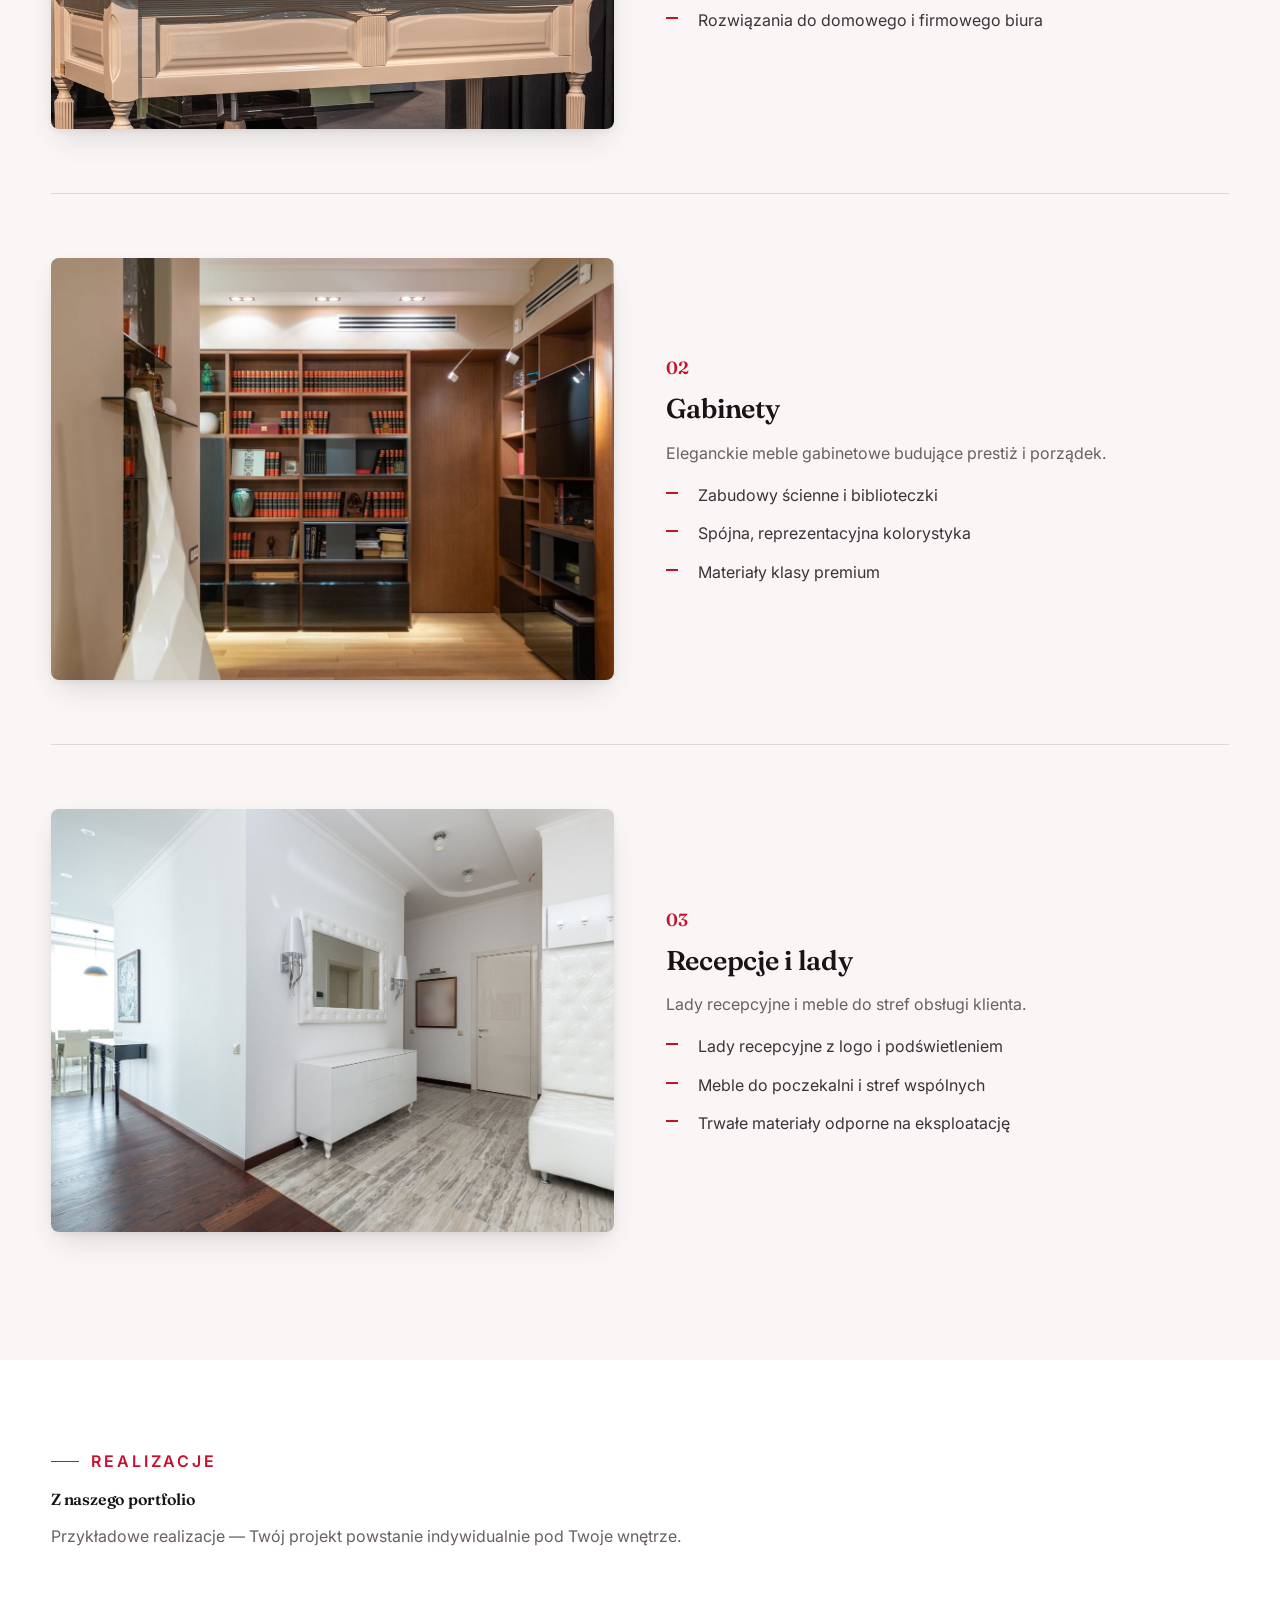
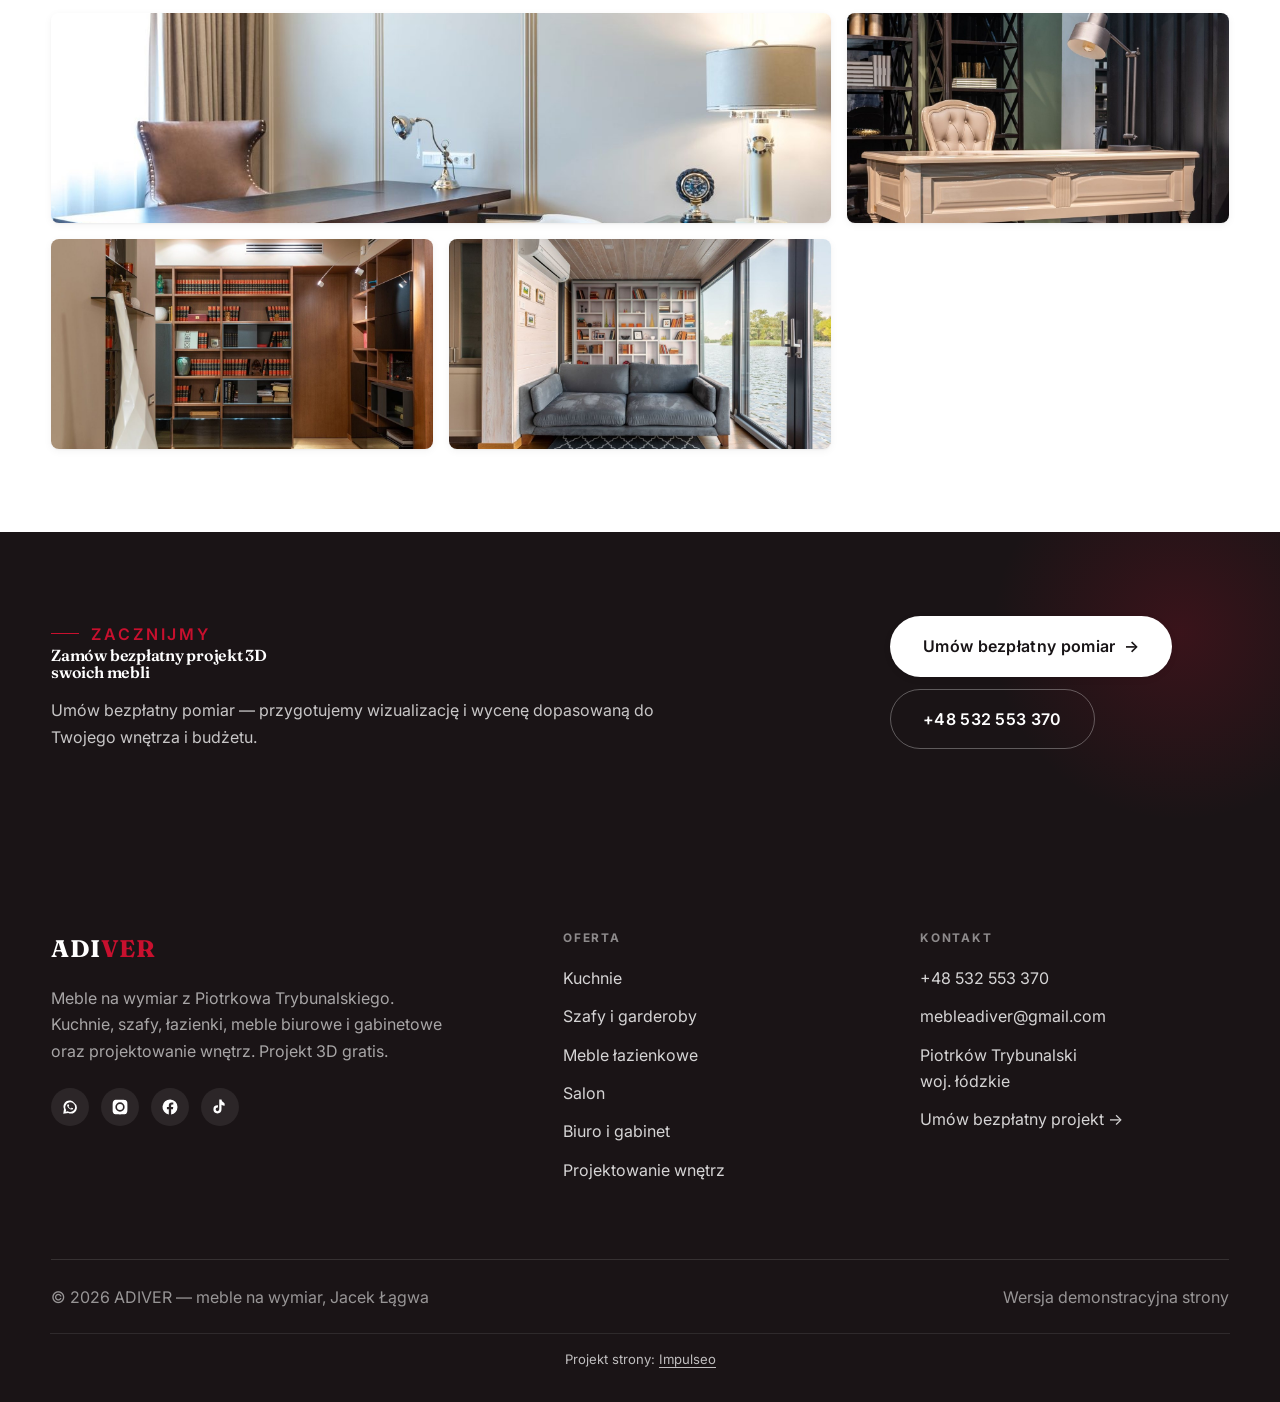
==== commit 1e910f73: "Stopka: podpis Impulseo z linkiem do impulseo.pl" ====
--- a/biuro.html
+++ b/biuro.html
@@ -153,6 +153,8 @@
       <span>Wersja demonstracyjna strony</span>
     </div>
   </div>
+
+  <p class="impulseo-credit" style="margin:1.4rem auto 0;padding:1rem 1.2rem 0;max-width:1180px;text-align:center;font-size:.82rem;line-height:1.5;opacity:.72;grid-column:1/-1;flex-basis:100%;width:100%;border-top:1px solid rgba(128,128,128,.28)">Projekt strony: <a href="https://impulseo.pl" target="_blank" rel="noopener" style="color:inherit;text-decoration:none;border-bottom:1px solid currentColor">Impulseo</a></p>
 </footer>
 
 <div class="social-float">
--- a/assets/styles.css
+++ b/assets/styles.css
@@ -2,7 +2,7 @@
    ADIVER — meble na wymiar | premium, biało-czerwone
    Elegancka czerwień jako akcent, dużo bieli i przestrzeni.
    Display: Fraunces (serif, wnętrzarski luksus) · Body: Inter
-   Projekt strony: Krzysztof Brzeziński
+   Projekt strony: Impulseo (impulseo.pl)
    ============================================================ */
 
 :root{
@@ -380,3 +380,64 @@
   .reveal{opacity:1!important;transform:none!important}
   html{scroll-behavior:auto}
 }
+
+/* === HERO-FIT (29.07.2026) — hero DOPASOWUJE SIĘ do wysokości okna =========================
+   Zgłoszenie K. 29.07: na jego laptopie przyciski CTA w hero były ucięte dolną krawędzią
+   (Modern House). Pomiar headless (1512x879 → realny widok 792 px): dolna krawędź CTA
+   wypadała 123 px POD ekranem. Nawet przy maksymalnym oknie (982) było -20 px.
+
+   DLACZEGO POPRZEDNI FIX NIE DZIAŁAŁ: 27.07 dołożyliśmy @media(max-height:820px) — próg.
+   Widok K. ma ~792-895 px, czyli TUŻ NAD progiem → reguła w ogóle się nie włączała.
+   Progi są kruche: każdy inny laptop/dok/pasek zakładek przesuwa granicę.
+
+   ROZWIĄZANIE: zero progów. Każdy rozmiar, który decyduje o wysokości hero (typografia,
+   odstępy, padding), dostaje `min(dotychczasowa-wartość, X svh)` — czyli na wysokim ekranie
+   nic się nie zmienia, a im niższe okno, tym płynniej mniejsze. Treści NIE ucinamy.
+
+   Doklejane na SAM KONIEC styles.css (po motion) → wygrywa kaskadę, nie rusza reguł w miejscu.
+   Weryfikacja: tools-retrofit/measure_fold.py (mierzy zapas pod CTA dla 720/800/879/982). */
+
+/* ---------- HERO KINOWY (strona główna, rodziny „editorial") ---------- */
+.hero-cine .wrap{padding-block:min(var(--space-8),4svh)}
+.hero-cine .eyebrow{margin-bottom:min(var(--space-5),2svh)}
+.hero-cine h1{font-size:min(clamp(2.9rem,2rem + 4.4vw,5.2rem),7.6svh);
+  margin-bottom:min(var(--space-5),2.4svh)}
+.hero-cine .lead{font-size:min(1.125rem,2.3svh);line-height:1.55;
+  margin-bottom:min(var(--space-7),3.2svh)}
+
+/* ---------- HERO FACHOWCY — wariant A (pełny ekran) ---------- */
+.hf-panel{padding-top:min(clamp(6.5rem,13vh,9rem),11svh);
+  padding-bottom:min(clamp(2.6rem,6vh,3.6rem),4svh)}
+.hf-title{font-size:min(clamp(2.3rem,1.6rem + 3.2vw,4.3rem),7svh);
+  margin-top:min(var(--space-4),1.8svh);margin-bottom:min(var(--space-4),1.8svh)}
+.hf-lead{font-size:min(1.18rem,2.3svh);line-height:1.5}
+.hf-phone{margin-top:min(var(--space-6),2.8svh);margin-bottom:min(var(--space-5),2.2svh)}
+.hf-phone-num{font-size:min(clamp(2rem,1.5rem + 2.4vw,3.05rem),5.2svh)}
+.hf-trust{margin-top:min(var(--space-6),2.6svh);padding-top:min(var(--space-4),1.6svh)}
+
+/* Telefon: tam liczy się czytelność, nie upychanie — skalowanie wysokością wyłączone,
+   bo przy 844 px wysokości ekranu svh-limity zaczęłyby zmniejszać tekst bez potrzeby. */
+@media(max-width:680px){
+  .hero-cine h1{font-size:clamp(1.9rem,1.15rem + 4.4vw,2.7rem)}
+  .hero-cine .lead{font-size:.98rem}
+  .hf-title{font-size:clamp(2.1rem,1.6rem + 3.2vw,3rem)}
+  .hf-lead{font-size:1rem}
+  .hf-phone-num{font-size:clamp(1.9rem,1.5rem + 2.4vw,2.5rem)}
+}
+/* === /HERO-FIT === */
+
+
+/* ====== IMPULSEO-FIX-20260731 ======================================================
+   1) PODPIS w stopce jest teraz linkiem do impulseo.pl - ma być widocznie klikalny.
+   2) ŻYWY NAGŁÓWEK: warstwa przenikających kadrów (.mt-hero-layer) miała z-index:1, więc
+      lądowała NAD przyciemnieniem hero, a w rodzinie „fachowcy" nawet nad panelem z tekstem
+      (.hf-panel nie miał własnego z-index). Efekt: przy zmianie zdjęcia napis znikał i wracał.
+      Teraz warstwa idzie tam, gdzie zdjęcie tła (z-index:-2), a treść nagłówka dostaje twardy
+      z-index:3. Zmieniają się WYŁĄCZNIE zdjęcia w tle - napis stoi nieruchomo.
+      (hero-cine celowo pominięte: tam img ma z-index:0 i układ był poprawny.) */
+.foot-bot a.foot-credit{color:rgba(255,255,255,.78);text-decoration:none;border-bottom:1px solid rgba(255,255,255,.28)}
+.foot-bot a.foot-credit:hover{color:#fff;border-bottom-color:#fff}
+.hero-fach > img.mt-hero-layer,.hero-gastro > img.mt-hero-layer,.hero-auto > img.mt-hero-layer,
+.hero-dom > img.mt-hero-layer,.hero-studio > img.mt-hero-layer{z-index:-2}
+.hf-panel,.hf-inner,.hd-panel,.hk-panel,.ha-inner,.hs-inner,.hg-inner{position:relative;z-index:3}
+/* ====== koniec IMPULSEO-FIX-20260731 ====== */
